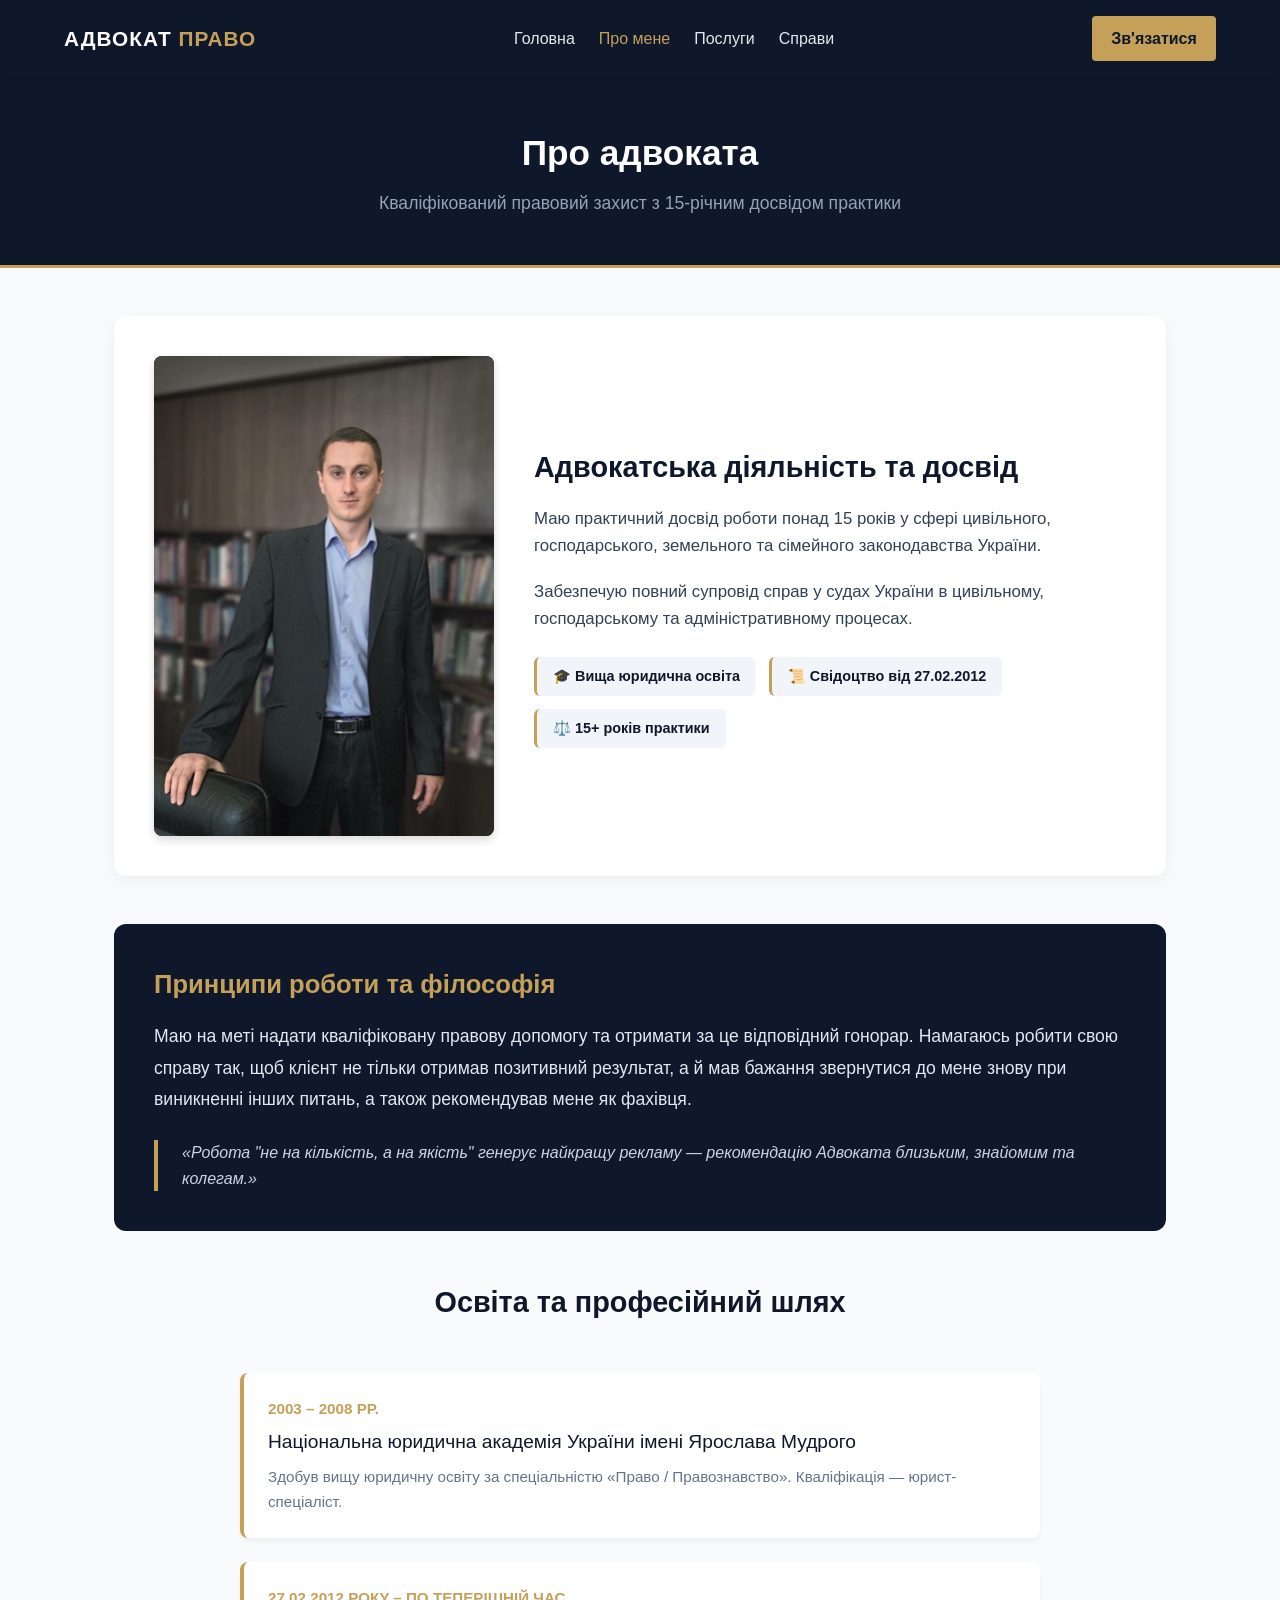
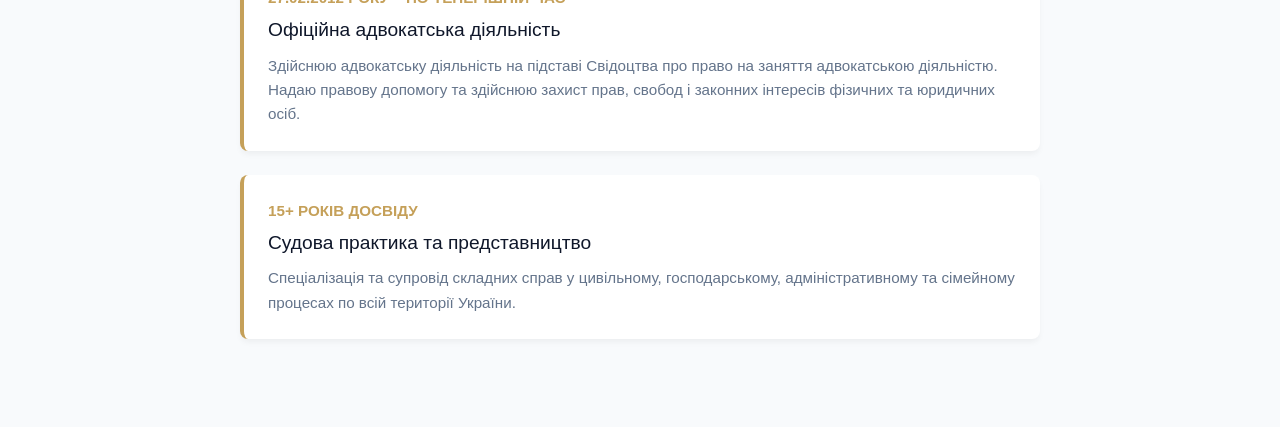
==== about.html @ 2c4c4738 "Add files via upload" ====
<!DOCTYPE html>
<html lang="uk">
<head>
    <meta charset="UTF-8">
    <meta name="viewport" content="width=device-width, initial-scale=1.0">
    <title>Про адвоката | Професійний захист та правова допомога</title>
    <style>
        :root {
            --navy: #0F172A;
            --navy-light: #1E293B;
            --accent: #C5A059;
            --accent-hover: #B08D46;
            --bg-light: #F8FAFC;
            --text-dark: #334155;
            --text-muted: #64748B;
            --white: #FFFFFF;
        }

        * {
            box-sizing: border-box;
            margin: 0;
            padding: 0;
            font-family: -apple-system, BlinkMacSystemFont, "Segoe UI", Roboto, sans-serif;
        }

        body {
            background-color: var(--bg-light);
            color: var(--text-dark);
            line-height: 1.6;
            padding-bottom: 70px;
        }

        @media (min-width: 768px) {
            body { padding-bottom: 0; }
        }

        /* Шапка */
        .header {
            background-color: var(--navy);
            position: sticky;
            top: 0;
            z-index: 1000;
            box-shadow: 0 2px 10px rgba(0,0,0,0.1);
        }

        .nav-container {
            max-width: 1200px;
            margin: 0 auto;
            display: flex;
            justify-content: space-between;
            align-items: center;
            padding: 1rem 1.5rem;
        }

        .logo {
            color: var(--white);
            font-size: 1.3rem;
            font-weight: 700;
            text-decoration: none;
            text-transform: uppercase;
            letter-spacing: 1px;
        }

        .logo span { color: var(--accent); }

        .nav-menu {
            display: flex;
            list-style: none;
            gap: 1.5rem;
        }

        .nav-link {
            color: #E2E8F0;
            text-decoration: none;
            font-weight: 500;
            transition: color 0.3s;
        }

        .nav-link:hover, .nav-link.active { color: var(--accent); }

        .btn-contact {
            background-color: var(--accent);
            color: var(--navy);
            padding: 0.6rem 1.2rem;
            border-radius: 4px;
            font-weight: 600;
            text-decoration: none;
            transition: background-color 0.3s;
        }

        .btn-contact:hover { background-color: var(--accent-hover); }

        .hamburger {
            display: none;
            cursor: pointer;
            background: none;
            border: none;
            color: var(--white);
            font-size: 1.8rem;
        }

        /* Заголовок сторінки */
        .page-banner {
            background-color: var(--navy);
            color: var(--white);
            padding: 3rem 1.5rem;
            text-align: center;
            border-bottom: 3px solid var(--accent);
        }

        .page-banner h1 {
            font-size: 2.2rem;
            margin-bottom: 0.5rem;
        }

        .page-banner p {
            color: #94A3B8;
            font-size: 1.1rem;
        }

        /* Контентний блок */
        .container {
            max-width: 1100px;
            margin: 0 auto;
            padding: 3rem 1.5rem;
        }

        /* Секція з фото та короткими фактами */
        .about-hero {
            display: grid;
            grid-template-columns: 340px 1fr;
            gap: 2.5rem;
            align-items: center;
            background: var(--white);
            padding: 2.5rem;
            border-radius: 12px;
            box-shadow: 0 4px 15px rgba(0,0,0,0.05);
            margin-bottom: 3rem;
        }

        .about-img-placeholder {
            width: 100%;
            height: 480px;
            background-color: var(--navy-light);
            border-radius: 8px;
            overflow: hidden;
            box-shadow: 0 4px 10px rgba(0,0,0,0.15);
        }

        .about-img-placeholder img {
            width: 100%;
            height: 100%;
            object-fit: cover;
            object-position: center top;
            display: block;
        }

        .about-summary h2 {
            font-size: 1.8rem;
            color: var(--navy);
            margin-bottom: 1rem;
        }

        .about-summary p {
            margin-bottom: 1.2rem;
            color: var(--text-dark);
            font-size: 1.05rem;
        }

        .badges {
            display: flex;
            flex-wrap: wrap;
            gap: 0.8rem;
            margin-top: 1.5rem;
        }

        .badge {
            background: #F1F5F9;
            color: var(--navy);
            padding: 0.5rem 1rem;
            border-radius: 6px;
            font-size: 0.9rem;
            font-weight: 600;
            border-left: 3px solid var(--accent);
        }

        /* Блок принципів роботи */
        .principles-section {
            background: var(--navy);
            color: var(--white);
            padding: 2.5rem;
            border-radius: 12px;
            margin-bottom: 3rem;
        }

        .principles-section h2 {
            color: var(--accent);
            margin-bottom: 1rem;
            font-size: 1.6rem;
        }

        .principles-section p {
            font-size: 1.1rem;
            line-height: 1.8;
            color: #E2E8F0;
        }

        .quote-box {
            margin-top: 1.5rem;
            padding-left: 1.5rem;
            border-left: 4px solid var(--accent);
            font-style: italic;
            color: #CBD5E1;
        }

        /* Часова лінія (Досвід та Освіта) */
        .section-title {
            font-size: 1.8rem;
            color: var(--navy);
            margin-bottom: 2rem;
            text-align: center;
        }

        .timeline {
            position: relative;
            max-width: 800px;
            margin: 0 auto;
            padding: 1rem 0;
        }

        .timeline-item {
            background: var(--white);
            padding: 1.5rem;
            border-radius: 8px;
            margin-bottom: 1.5rem;
            box-shadow: 0 4px 6px -1px rgba(0,0,0,0.05);
            border-left: 4px solid var(--accent);
        }

        .timeline-date {
            font-weight: 700;
            color: var(--accent);
            font-size: 0.95rem;
            text-transform: uppercase;
            margin-bottom: 0.3rem;
        }

        .timeline-title {
            font-size: 1.2rem;
            color: var(--navy);
            margin-bottom: 0.5rem;
        }

        .timeline-desc {
            color: var(--text-muted);
            font-size: 0.95rem;
        }

        /* Плаваюча кнопка для мобільного */
        .mobile-call-btn {
            display: none;
            position: fixed;
            bottom: 0;
            left: 0;
            width: 100%;
            background-color: var(--accent);
            color: var(--navy);
            text-align: center;
            padding: 1rem;
            font-weight: 700;
            text-decoration: none;
            z-index: 999;
            box-shadow: 0 -2px 10px rgba(0,0,0,0.15);
        }

        /* Адаптивність під телефон */
        @media (max-width: 768px) {
            .nav-menu {
                display: none;
                width: 100%;
                flex-direction: column;
                position: absolute;
                top: 100%;
                left: 0;
                background-color: var(--navy);
                padding: 1rem;
            }

            .hamburger { display: block; }
            .nav-container.active .nav-menu { display: flex; }
            .mobile-call-btn { display: block; }
            .header .btn-contact { display: none; }

            .about-hero {
                grid-template-columns: 1fr;
                padding: 1.5rem;
            }

            .about-img-placeholder {
                max-width: 340px;
                height: 480px;
                margin: 0 auto;
            }

            .page-banner h1 { font-size: 1.8rem; }
            .principles-section { padding: 1.5rem; }
        }
    </style>
</head>
<body>

    <!-- Шапка сайту -->
    <header class="header">
        <div class="nav-container">
            <a href="index.html" class="logo">Адвокат <span>Право</span></a>
            <button class="hamburger" onclick="toggleMenu()">☰</button>
            <ul class="nav-menu">
                <li><a href="index.html" class="nav-link">Головна</a></li>
                <li><a href="about.html" class="nav-link active">Про мене</a></li>
                <li><a href="services.html" class="nav-link">Послуги</a></li>
                <li><a href="cases.html" class="nav-link">Справи</a></li>
            </ul>
            <a href="tel:+380937222592" class="btn-contact">Зв'язатися</a>
        </div>
    </header>

    <!-- Баннер сторінки -->
    <section class="page-banner">
        <h1>Про адвоката</h1>
        <p>Кваліфікований правовий захист з 15-річним досвідом практики</p>
    </section>

    <div class="container">

        <!-- Основна картка з фото та короткими даними -->
        <section class="about-hero">
            <div class="about-img-placeholder">
                <img src="kovalenko-k (1).jpg" alt="Адвокат">
            </div>
            <div class="about-summary">
                <h2>Адвокатська діяльність та досвід</h2>
                <p>Маю практичний досвід роботи понад 15 років у сфері цивільного, господарського, земельного та сімейного законодавства України.</p>
                <p>Забезпечую повний супровід справ у судах України в цивільному, господарському та адміністративному процесах.</p>
                
                <div class="badges">
                    <span class="badge">🎓 Вища юридична освіта</span>
                    <span class="badge">📜 Свідоцтво від 27.02.2012</span>
                    <span class="badge">⚖️ 15+ років практики</span>
                </div>
            </div>
        </section>

        <!-- Принципи та філософія -->
        <section class="principles-section">
            <h2>Принципи роботи та філософія</h2>
            <p>
                Маю на меті надати кваліфіковану правову допомогу та отримати за це відповідний гонорар. Намагаюсь робити свою справу так, щоб клієнт не тільки отримав позитивний результат, а й мав бажання звернутися до мене знову при виникненні інших питань, а також рекомендував мене як фахівця.
            </p>
            <div class="quote-box">
                «Робота "не на кількість, а на якість" генерує найкращу рекламу — рекомендацію Адвоката близьким, знайомим та колегам.»
            </div>
        </section>

        <!-- Хронологія досвіду та освіти -->
        <h2 class="section-title">Освіта та професійний шлях</h2>
        <div class="timeline">

            <div class="timeline-item">
                <div class="timeline-date">2003 – 2008 рр.</div>
                <div class="timeline-title">Національна юридична академія України імені Ярослава Мудрого</div>
                <div class="timeline-desc">
                    Здобув вищу юридичну освіту за спеціальністю «Право / Правознавство». Кваліфікація — юрист-спеціаліст.
                </div>
            </div>

            <div class="timeline-item">
                <div class="timeline-date">27.02.2012 року – по теперішній час</div>
                <div class="timeline-title">Офіційна адвокатська діяльність</div>
                <div class="timeline-desc">
                    Здійснюю адвокатську діяльність на підставі Свідоцтва про право на заняття адвокатською діяльністю. Надаю правову допомогу та здійснюю захист прав, свобод і законних інтересів фізичних та юридичних осіб.
                </div>
            </div>

            <div class="timeline-item">
                <div class="timeline-date">15+ років досвіду</div>
                <div class="timeline-title">Судова практика та представництво</div>
                <div class="timeline-desc">
                    Спеціалізація та супровід складних справ у цивільному, господарському, адміністративному та сімейному процесах по всій території України.
                </div>
            </div>

        </div>

    </div>

    <!-- Мобільна кнопка виклику -->
    <a href="tel:+380937222592" class="mobile-call-btn">📞 Зв'язатися з адвокатом</a>

    <script>
        function toggleMenu() {
            document.querySelector('.nav-container').classList.toggle('active');
        }
    </script>
</body>
</html>
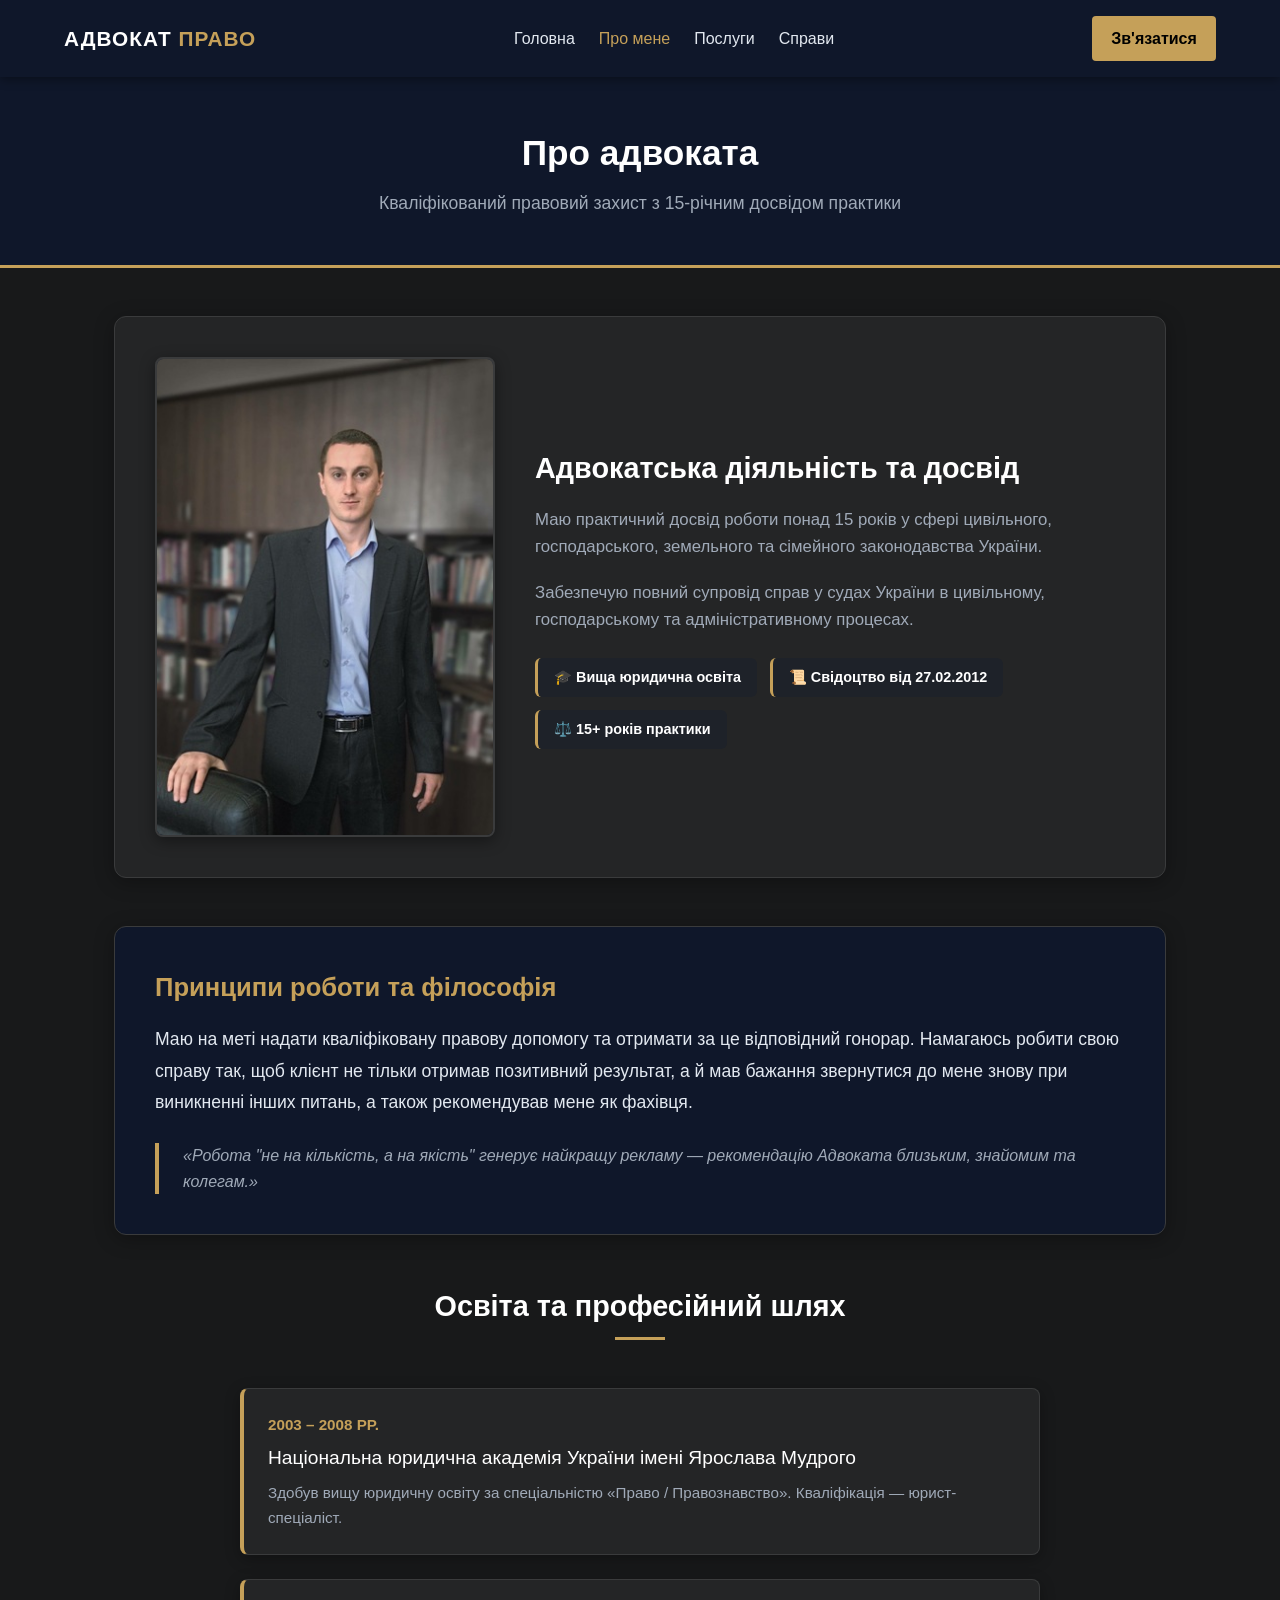
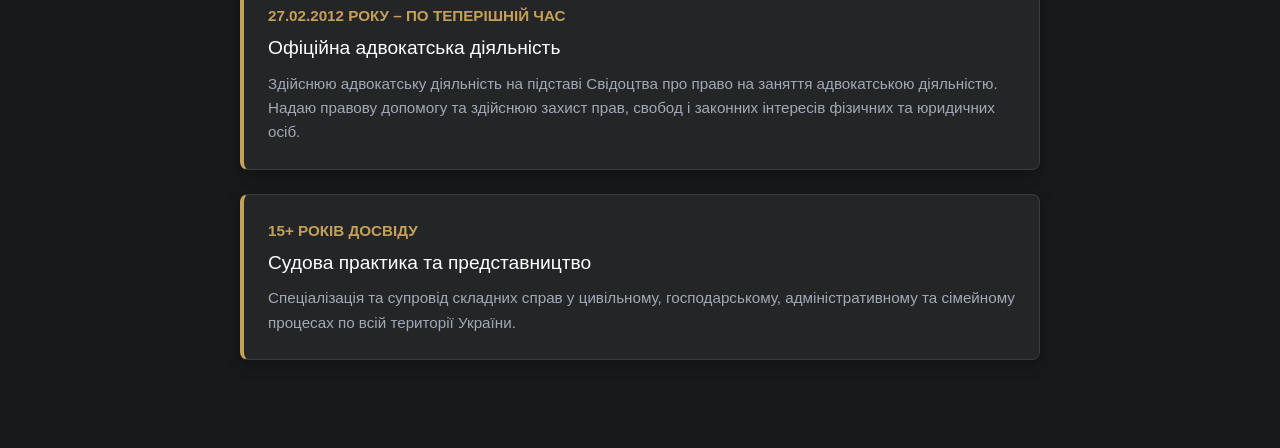
==== commit 6e3d328c: "Add files via upload" ====
--- a/about.html
+++ b/about.html
@@ -3,17 +3,23 @@
 <head>
     <meta charset="UTF-8">
     <meta name="viewport" content="width=device-width, initial-scale=1.0">
-    <title>Про адвоката | Професійний захист та правова допомога</title>
+
+    <!-- Іконка для вкладки -->
+    <link rel="icon" type="image/svg+xml" href="data:image/svg+xml,<svg xmlns='http://www.w3.org/2000/svg' viewBox='0 0 24 24' fill='%23C5A059'><path d='M18 2h-4v2h1v3h-1v2h4V7h-1V4h1V2zm-7 4.5l-6 6 1.5 1.5 6-6L11 6.5zm-5.5 8L4 16l4 4 1.5-1.5-4-4zM2 21h12v2H2v-2z'/></svg>">
+
+    <title>Про адвоката | Професійний правовий захист</title>
     <style>
         :root {
-            --navy: #0F172A;
-            --navy-light: #1E293B;
-            --accent: #C5A059;
+            /* Палітра Dark Mode */
+            --navy-header: #0F172A;   /* Темно-синя шапка та баннер */
+            --bg-dark: #18191A;       /* Загальний темно-вугільний фон */
+            --card-bg: #242526;       /* Темні картки */
+            --card-hover: #2D2E2F;
+            --accent: #C5A059;        /* Золотистий колір */
             --accent-hover: #B08D46;
-            --bg-light: #F8FAFC;
-            --text-dark: #334155;
-            --text-muted: #64748B;
-            --white: #FFFFFF;
+            --text-light: #FFFFFF;    /* Білий текст */
+            --text-muted: #A0AAB8;    /* Сірий підтекст */
+            --border-color: #3A3B3C;
         }
 
         * {
@@ -24,8 +30,8 @@
         }
 
         body {
-            background-color: var(--bg-light);
-            color: var(--text-dark);
+            background-color: var(--bg-dark) !important;
+            color: var(--text-light);
             line-height: 1.6;
             padding-bottom: 70px;
         }
@@ -36,11 +42,11 @@
 
         /* Шапка */
         .header {
-            background-color: var(--navy);
+            background-color: var(--navy-header);
             position: sticky;
             top: 0;
             z-index: 1000;
-            box-shadow: 0 2px 10px rgba(0,0,0,0.1);
+            box-shadow: 0 2px 10px rgba(0,0,0,0.4);
         }
 
         .nav-container {
@@ -53,7 +59,7 @@
         }
 
         .logo {
-            color: var(--white);
+            color: var(--text-light);
             font-size: 1.3rem;
             font-weight: 700;
             text-decoration: none;
@@ -80,7 +86,7 @@
 
         .btn-contact {
             background-color: var(--accent);
-            color: var(--navy);
+            color: #000000;
             padding: 0.6rem 1.2rem;
             border-radius: 4px;
             font-weight: 600;
@@ -95,14 +101,14 @@
             cursor: pointer;
             background: none;
             border: none;
-            color: var(--white);
+            color: var(--text-light);
             font-size: 1.8rem;
         }
 
         /* Заголовок сторінки */
         .page-banner {
-            background-color: var(--navy);
-            color: var(--white);
+            background-color: var(--navy-header);
+            color: var(--text-light);
             padding: 3rem 1.5rem;
             text-align: center;
             border-bottom: 3px solid var(--accent);
@@ -114,7 +120,7 @@
         }
 
         .page-banner p {
-            color: #94A3B8;
+            color: var(--text-muted);
             font-size: 1.1rem;
         }
 
@@ -131,20 +137,22 @@
             grid-template-columns: 340px 1fr;
             gap: 2.5rem;
             align-items: center;
-            background: var(--white);
+            background: var(--card-bg);
             padding: 2.5rem;
             border-radius: 12px;
-            box-shadow: 0 4px 15px rgba(0,0,0,0.05);
+            box-shadow: 0 4px 20px rgba(0,0,0,0.3);
             margin-bottom: 3rem;
+            border: 1px solid var(--border-color);
         }
 
         .about-img-placeholder {
             width: 100%;
             height: 480px;
-            background-color: var(--navy-light);
+            background-color: var(--navy-header);
             border-radius: 8px;
             overflow: hidden;
-            box-shadow: 0 4px 10px rgba(0,0,0,0.15);
+            box-shadow: 0 4px 15px rgba(0,0,0,0.4);
+            border: 2px solid var(--border-color);
         }
 
         .about-img-placeholder img {
@@ -157,13 +165,13 @@
 
         .about-summary h2 {
             font-size: 1.8rem;
-            color: var(--navy);
+            color: var(--text-light);
             margin-bottom: 1rem;
         }
 
         .about-summary p {
             margin-bottom: 1.2rem;
-            color: var(--text-dark);
+            color: var(--text-muted);
             font-size: 1.05rem;
         }
 
@@ -175,8 +183,8 @@
         }
 
         .badge {
-            background: #F1F5F9;
-            color: var(--navy);
+            background: #1E2229;
+            color: var(--text-light);
             padding: 0.5rem 1rem;
             border-radius: 6px;
             font-size: 0.9rem;
@@ -186,11 +194,13 @@
 
         /* Блок принципів роботи */
         .principles-section {
-            background: var(--navy);
-            color: var(--white);
+            background: var(--navy-header);
+            color: var(--text-light);
             padding: 2.5rem;
             border-radius: 12px;
             margin-bottom: 3rem;
+            border: 1px solid var(--border-color);
+            box-shadow: 0 4px 20px rgba(0,0,0,0.3);
         }
 
         .principles-section h2 {
@@ -210,15 +220,25 @@
             padding-left: 1.5rem;
             border-left: 4px solid var(--accent);
             font-style: italic;
-            color: #CBD5E1;
+            color: var(--text-muted);
         }
 
         /* Часова лінія (Досвід та Освіта) */
         .section-title {
             font-size: 1.8rem;
-            color: var(--navy);
+            color: var(--text-light);
             margin-bottom: 2rem;
             text-align: center;
+            position: relative;
+        }
+
+        .section-title::after {
+            content: '';
+            display: block;
+            width: 50px;
+            height: 3px;
+            background-color: var(--accent);
+            margin: 0.5rem auto 0;
         }
 
         .timeline {
@@ -229,12 +249,15 @@
         }
 
         .timeline-item {
-            background: var(--white);
+            background: var(--card-bg);
             padding: 1.5rem;
             border-radius: 8px;
             margin-bottom: 1.5rem;
-            box-shadow: 0 4px 6px -1px rgba(0,0,0,0.05);
+            box-shadow: 0 4px 15px rgba(0,0,0,0.3);
             border-left: 4px solid var(--accent);
+            border-top: 1px solid var(--border-color);
+            border-right: 1px solid var(--border-color);
+            border-bottom: 1px solid var(--border-color);
         }
 
         .timeline-date {
@@ -247,7 +270,7 @@
 
         .timeline-title {
             font-size: 1.2rem;
-            color: var(--navy);
+            color: var(--text-light);
             margin-bottom: 0.5rem;
         }
 
@@ -264,13 +287,13 @@
             left: 0;
             width: 100%;
             background-color: var(--accent);
-            color: var(--navy);
+            color: #000000;
             text-align: center;
             padding: 1rem;
             font-weight: 700;
             text-decoration: none;
             z-index: 999;
-            box-shadow: 0 -2px 10px rgba(0,0,0,0.15);
+            box-shadow: 0 -2px 10px rgba(0,0,0,0.3);
         }
 
         /* Адаптивність під телефон */
@@ -282,7 +305,7 @@
                 position: absolute;
                 top: 100%;
                 left: 0;
-                background-color: var(--navy);
+                background-color: var(--navy-header);
                 padding: 1rem;
             }
 
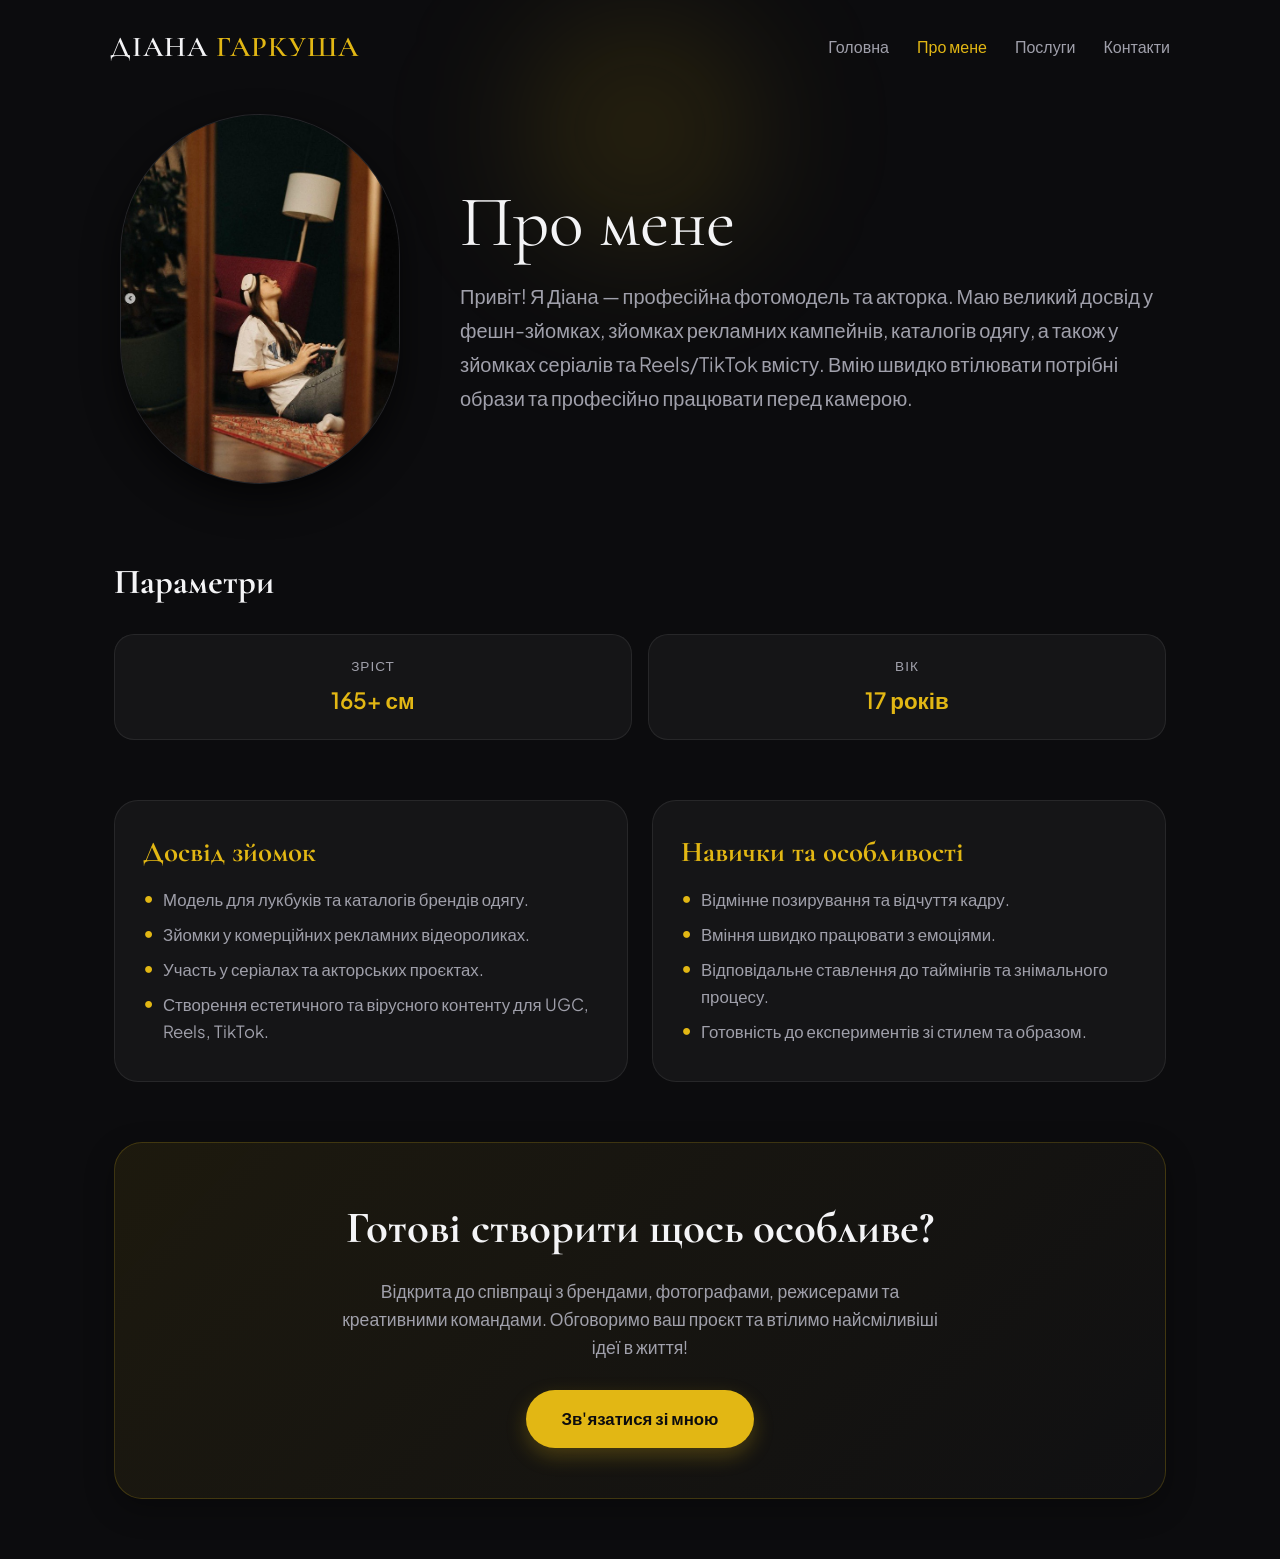
==== commit 1bcb32ee: "Add files via upload" ====
--- a/about.html
+++ b/about.html
@@ -2,426 +2,543 @@
 <html lang="uk">
 <head>
     <meta charset="UTF-8">
-    <meta name="viewport" content="width=device-width, initial-scale=1.0">
-
-    <!-- Іконка для вкладки -->
-    <link rel="icon" type="image/svg+xml" href="data:image/svg+xml,<svg xmlns='http://www.w3.org/2000/svg' viewBox='0 0 24 24' fill='%23C5A059'><path d='M18 2h-4v2h1v3h-1v2h4V7h-1V4h1V2zm-7 4.5l-6 6 1.5 1.5 6-6L11 6.5zm-5.5 8L4 16l4 4 1.5-1.5-4-4zM2 21h12v2H2v-2z'/></svg>">
-
-    <title>Про адвоката | Професійний правовий захист</title>
+    <meta name="viewport" content="width=device-width, initial-scale=1.0, viewport-fit=cover">
+    <title>Про мене | Діана Гаркуша</title>
+    <meta name="description" content="Інформація про Діану Гаркушу — параметри, досвід та біографія.">
+    
+    <!-- Шрифти Google Fonts -->
+    <link rel="preconnect" href="https://fonts.googleapis.com">
+    <link rel="preconnect" href="https://fonts.gstatic.com" crossorigin>
+    <link href="https://fonts.googleapis.com/css2?family=Cormorant+Garamond:wght@400;600&family=Plus+Jakarta+Sans:wght@300;400;600&display=swap" rel="stylesheet">
+<link rel="icon" type="image/svg+xml" href="data:image/svg+xml,<svg xmlns='http://www.w3.org/2000/svg' viewBox='0 0 100 100'><rect width='100' height='100' rx='25' fill='%230c0c0e'/><text x='50%' y='65%' font-family='Georgia, serif' font-size='48' font-weight='bold' fill='%23e2b714' text-anchor='middle'>DG</text></svg>">
+
+    <!-- CSS СТИЛІ -->
     <style>
         :root {
-            /* Палітра Dark Mode */
-            --navy-header: #0F172A;   /* Темно-синя шапка та баннер */
-            --bg-dark: #18191A;       /* Загальний темно-вугільний фон */
-            --card-bg: #242526;       /* Темні картки */
-            --card-hover: #2D2E2F;
-            --accent: #C5A059;        /* Золотистий колір */
-            --accent-hover: #B08D46;
-            --text-light: #FFFFFF;    /* Білий текст */
-            --text-muted: #A0AAB8;    /* Сірий підтекст */
-            --border-color: #3A3B3C;
+            --bg-color: #0c0c0e;
+            --card-bg: rgba(255, 255, 255, 0.04);
+            --card-hover: rgba(255, 255, 255, 0.08);
+            --accent-color: #e2b714;
+            --accent-hover: #c9a10e;
+            --text-main: #f4f4f6;
+            --text-muted: #a0a0ab;
+            --border-color: rgba(255, 255, 255, 0.08);
+            --font-title: 'Cormorant Garamond', serif;
+            --font-body: 'Plus Jakarta Sans', sans-serif;
         }
 
         * {
             box-sizing: border-box;
             margin: 0;
             padding: 0;
-            font-family: -apple-system, BlinkMacSystemFont, "Segoe UI", Roboto, sans-serif;
+            -webkit-tap-highlight-color: transparent;
+        }
+
+        html {
+            scroll-behavior: smooth;
         }
 
         body {
-            background-color: var(--bg-dark) !important;
-            color: var(--text-light);
+            background-color: var(--bg-color);
+            color: var(--text-main);
+            font-family: var(--font-body);
             line-height: 1.6;
-            padding-bottom: 70px;
-        }
-
-        @media (min-width: 768px) {
-            body { padding-bottom: 0; }
-        }
-
-        /* Шапка */
-        .header {
-            background-color: var(--navy-header);
-            position: sticky;
-            top: 0;
-            z-index: 1000;
-            box-shadow: 0 2px 10px rgba(0,0,0,0.4);
-        }
-
-        .nav-container {
-            max-width: 1200px;
-            margin: 0 auto;
+            overflow-x: hidden;
+            min-height: 100vh;
+            display: flex;
+            flex-direction: column;
+            justify-content: space-between;
+        }
+
+        /* --- СЯЙВО НА ФОНІ --- */
+        .glow-bg {
+            position: fixed;
+            top: -5%;
+            left: 50%;
+            transform: translateX(-50%);
+            width: 350px;
+            height: 350px;
+            background: radial-gradient(circle, rgba(226, 183, 20, 0.18) 0%, rgba(0,0,0,0) 70%);
+            filter: blur(60px);
+            z-index: -1;
+            pointer-events: none;
+            animation: pulseGlow 8s infinite alternate ease-in-out;
+        }
+
+        @keyframes pulseGlow {
+            0% { transform: translateX(-50%) scale(1); opacity: 0.5; }
+            100% { transform: translateX(-50%) scale(1.3); opacity: 0.8; }
+        }
+
+        /* --- ШАПКА --- */
+        header {
+            position: relative;
             display: flex;
             justify-content: space-between;
             align-items: center;
-            padding: 1rem 1.5rem;
+            padding: 24px 20px;
+            max-width: 1100px;
+            width: 100%;
+            margin: 0 auto;
+            z-index: 1000;
         }
 
         .logo {
-            color: var(--text-light);
-            font-size: 1.3rem;
-            font-weight: 700;
+            font-family: var(--font-title);
+            font-size: 1.8rem;
+            font-weight: 600;
+            letter-spacing: 1px;
+            text-transform: uppercase;
+            color: var(--text-main);
             text-decoration: none;
-            text-transform: uppercase;
-            letter-spacing: 1px;
-        }
-
-        .logo span { color: var(--accent); }
-
-        .nav-menu {
+        }
+
+        .logo span { color: var(--accent-color); }
+
+        /* Навігація ПК */
+        .desktop-nav {
+            display: none;
+            gap: 28px;
+        }
+
+        .nav-link {
+            color: var(--text-muted);
+            text-decoration: none;
+            font-size: 1rem;
+            font-weight: 400;
+            transition: color 0.3s;
+        }
+
+        .nav-link:hover, .nav-link.active {
+            color: var(--accent-color);
+        }
+
+        /* Кнопка-гамбургер (три смужки) */
+        .hamburger-btn {
             display: flex;
-            list-style: none;
-            gap: 1.5rem;
-        }
-
-        .nav-link {
-            color: #E2E8F0;
-            text-decoration: none;
-            font-weight: 500;
-            transition: color 0.3s;
-        }
-
-        .nav-link:hover, .nav-link.active { color: var(--accent); }
-
-        .btn-contact {
-            background-color: var(--accent);
-            color: #000000;
-            padding: 0.6rem 1.2rem;
-            border-radius: 4px;
-            font-weight: 600;
-            text-decoration: none;
-            transition: background-color 0.3s;
-        }
-
-        .btn-contact:hover { background-color: var(--accent-hover); }
-
-        .hamburger {
-            display: none;
+            flex-direction: column;
+            justify-content: space-between;
+            width: 30px;
+            height: 20px;
+            background: transparent;
+            border: none;
             cursor: pointer;
-            background: none;
-            border: none;
-            color: var(--text-light);
-            font-size: 1.8rem;
-        }
-
-        /* Заголовок сторінки */
-        .page-banner {
-            background-color: var(--navy-header);
-            color: var(--text-light);
-            padding: 3rem 1.5rem;
-            text-align: center;
-            border-bottom: 3px solid var(--accent);
-        }
-
-        .page-banner h1 {
-            font-size: 2.2rem;
-            margin-bottom: 0.5rem;
-        }
-
-        .page-banner p {
-            color: var(--text-muted);
-            font-size: 1.1rem;
-        }
-
-        /* Контентний блок */
+            padding: 0;
+            z-index: 1001;
+        }
+
+        .hamburger-btn span {
+            width: 100%;
+            height: 2px;
+            background-color: var(--text-main);
+            border-radius: 2px;
+            transition: all 0.3s ease-in-out;
+        }
+
+        .hamburger-btn.open span:nth-child(1) {
+            transform: translateY(9px) rotate(45deg);
+            background-color: var(--accent-color);
+        }
+
+        .hamburger-btn.open span:nth-child(2) {
+            opacity: 0;
+        }
+
+        .hamburger-btn.open span:nth-child(3) {
+            transform: translateY(-9px) rotate(-45deg);
+            background-color: var(--accent-color);
+        }
+
+        /* Висувне мобільне меню */
+        .mobile-menu-overlay {
+            position: fixed;
+            top: 0;
+            left: 0;
+            width: 100%;
+            height: 100vh;
+            background: rgba(12, 12, 14, 0.96);
+            backdrop-filter: blur(15px);
+            -webkit-backdrop-filter: blur(15px);
+            display: flex;
+            flex-direction: column;
+            justify-content: center;
+            align-items: center;
+            gap: 24px;
+            opacity: 0;
+            visibility: hidden;
+            transition: opacity 0.3s ease, visibility 0.3s ease;
+            z-index: 999;
+        }
+
+        .mobile-menu-overlay.active {
+            opacity: 1;
+            visibility: visible;
+        }
+
+        .mobile-menu-overlay .nav-link {
+            font-family: var(--font-title);
+            font-size: 2rem;
+            color: var(--text-main);
+        }
+
+        .mobile-menu-overlay .nav-link.active {
+            color: var(--accent-color);
+        }
+
+        /* --- ОСНОВНИЙ КОНТЕЙНЕР --- */
         .container {
             max-width: 1100px;
-            margin: 0 auto;
-            padding: 3rem 1.5rem;
-        }
-
-        /* Секція з фото та короткими фактами */
+            width: 100%;
+            margin: auto;
+            padding: 20px 24px 60px;
+        }
+
+        /* --- ВЕРХНІЙ БЛОК (ПРО МЕНЕ) --- */
         .about-hero {
-            display: grid;
-            grid-template-columns: 340px 1fr;
-            gap: 2.5rem;
+            display: flex;
+            flex-direction: column;
             align-items: center;
-            background: var(--card-bg);
-            padding: 2.5rem;
-            border-radius: 12px;
-            box-shadow: 0 4px 20px rgba(0,0,0,0.3);
-            margin-bottom: 3rem;
+            text-align: center;
+            margin-bottom: 50px;
+        }
+
+        /* Овальна рамка для фото */
+        .avatar-frame {
+            width: 210px;
+            height: 280px;
+            border-radius: 110px;
+            overflow: hidden;
             border: 1px solid var(--border-color);
-        }
-
-        .about-img-placeholder {
-            width: 100%;
-            height: 480px;
-            background-color: var(--navy-header);
-            border-radius: 8px;
-            overflow: hidden;
-            box-shadow: 0 4px 15px rgba(0,0,0,0.4);
-            border: 2px solid var(--border-color);
-        }
-
-        .about-img-placeholder img {
+            margin-bottom: 28px;
+            box-shadow: 0 15px 35px rgba(0,0,0,0.6);
+            flex-shrink: 0;
+            position: relative;
+            background: #141418;
+        }
+
+        .avatar-img {
             width: 100%;
             height: 100%;
             object-fit: cover;
-            object-position: center top;
             display: block;
         }
 
-        .about-summary h2 {
+        .avatar-placeholder {
+            width: 100%;
+            height: 100%;
+            background: linear-gradient(135deg, #1c1c24, #101014);
+            display: flex;
+            align-items: center;
+            justify-content: center;
+            color: var(--text-muted);
+            font-size: 0.95rem;
+        }
+
+        .page-title {
+            font-family: var(--font-title);
+            font-size: clamp(2.8rem, 8vw, 4.5rem);
+            font-weight: 400;
+            line-height: 1.1;
+            margin-bottom: 16px;
+        }
+
+        .about-text {
+            color: var(--text-muted);
+            font-size: clamp(1.05rem, 3.5vw, 1.25rem);
+            max-width: 700px;
+            line-height: 1.7;
+        }
+
+        /* --- БЛОК ПАРАМЕТРІВ (МОДЕЛЬНІ ДАНІ) --- */
+        .section-title {
+            font-family: var(--font-title);
+            font-size: 2.2rem;
+            color: var(--text-main);
+            margin-bottom: 24px;
+            text-align: center;
+        }
+
+        .params-grid {
+            display: grid;
+            grid-template-columns: repeat(auto-fit, minmax(140px, 1fr));
+            gap: 16px;
+            margin-bottom: 60px;
+        }
+
+        .param-card {
+            background: var(--card-bg);
+            border: 1px solid var(--border-color);
+            border-radius: 20px;
+            padding: 20px;
+            text-align: center;
+            transition: background 0.3s, transform 0.3s;
+        }
+
+        .param-card:hover {
+            background: var(--card-hover);
+            transform: translateY(-3px);
+        }
+
+        .param-label {
+            font-size: 0.85rem;
+            color: var(--text-muted);
+            text-transform: uppercase;
+            letter-spacing: 1px;
+            margin-bottom: 6px;
+        }
+
+        .param-value {
+            font-size: 1.4rem;
+            font-weight: 600;
+            color: var(--accent-color);
+        }
+
+        /* --- ДОСВІД ТА НАВИЧКИ --- */
+        .info-cards {
+            display: grid;
+            grid-template-columns: 1fr;
+            gap: 24px;
+            margin-bottom: 60px;
+        }
+
+        .info-card {
+            background: var(--card-bg);
+            border: 1px solid var(--border-color);
+            border-radius: 24px;
+            padding: 28px;
+        }
+
+        .info-card h3 {
+            font-family: var(--font-title);
             font-size: 1.8rem;
-            color: var(--text-light);
-            margin-bottom: 1rem;
-        }
-
-        .about-summary p {
-            margin-bottom: 1.2rem;
+            color: var(--accent-color);
+            margin-bottom: 12px;
+        }
+
+        .info-card p, .info-card ul {
             color: var(--text-muted);
             font-size: 1.05rem;
-        }
-
-        .badges {
-            display: flex;
-            flex-wrap: wrap;
-            gap: 0.8rem;
-            margin-top: 1.5rem;
-        }
-
-        .badge {
-            background: #1E2229;
-            color: var(--text-light);
-            padding: 0.5rem 1rem;
-            border-radius: 6px;
-            font-size: 0.9rem;
+            line-height: 1.6;
+        }
+
+        .info-card ul {
+            list-style: none;
+            padding-left: 0;
+        }
+
+        .info-card ul li {
+            position: relative;
+            padding-left: 20px;
+            margin-bottom: 8px;
+        }
+
+        .info-card ul li::before {
+            content: "•";
+            color: var(--accent-color);
+            position: absolute;
+            left: 0;
+            font-size: 1.3rem;
+            line-height: 1;
+        }
+
+        /* --- БЛОК ЗАКЛИКУ ДО ДІЇ (CTA) --- */
+        .cta-section {
+            background: linear-gradient(135deg, rgba(226, 183, 20, 0.08) 0%, rgba(255, 255, 255, 0.02) 100%);
+            border: 1px solid rgba(226, 183, 20, 0.2);
+            border-radius: 28px;
+            padding: 40px 24px;
+            text-align: center;
+            margin-top: 20px;
+            box-shadow: 0 10px 30px rgba(0,0,0,0.3);
+        }
+
+        .cta-title {
+            font-family: var(--font-title);
+            font-size: clamp(2rem, 5vw, 2.8rem);
+            color: var(--text-main);
+            margin-bottom: 12px;
+        }
+
+        .cta-description {
+            color: var(--text-muted);
+            font-size: 1.1rem;
+            max-width: 600px;
+            margin: 0 auto 28px;
+            line-height: 1.6;
+        }
+
+        .cta-button {
+            display: inline-block;
+            background-color: var(--accent-color);
+            color: #0c0c0e;
+            font-family: var(--font-body);
+            font-size: 1.05rem;
             font-weight: 600;
-            border-left: 3px solid var(--accent);
-        }
-
-        /* Блок принципів роботи */
-        .principles-section {
-            background: var(--navy-header);
-            color: var(--text-light);
-            padding: 2.5rem;
-            border-radius: 12px;
-            margin-bottom: 3rem;
-            border: 1px solid var(--border-color);
-            box-shadow: 0 4px 20px rgba(0,0,0,0.3);
-        }
-
-        .principles-section h2 {
-            color: var(--accent);
-            margin-bottom: 1rem;
-            font-size: 1.6rem;
-        }
-
-        .principles-section p {
-            font-size: 1.1rem;
-            line-height: 1.8;
-            color: #E2E8F0;
-        }
-
-        .quote-box {
-            margin-top: 1.5rem;
-            padding-left: 1.5rem;
-            border-left: 4px solid var(--accent);
-            font-style: italic;
-            color: var(--text-muted);
-        }
-
-        /* Часова лінія (Досвід та Освіта) */
-        .section-title {
-            font-size: 1.8rem;
-            color: var(--text-light);
-            margin-bottom: 2rem;
-            text-align: center;
-            position: relative;
-        }
-
-        .section-title::after {
-            content: '';
-            display: block;
-            width: 50px;
-            height: 3px;
-            background-color: var(--accent);
-            margin: 0.5rem auto 0;
-        }
-
-        .timeline {
-            position: relative;
-            max-width: 800px;
-            margin: 0 auto;
-            padding: 1rem 0;
-        }
-
-        .timeline-item {
-            background: var(--card-bg);
-            padding: 1.5rem;
-            border-radius: 8px;
-            margin-bottom: 1.5rem;
-            box-shadow: 0 4px 15px rgba(0,0,0,0.3);
-            border-left: 4px solid var(--accent);
-            border-top: 1px solid var(--border-color);
-            border-right: 1px solid var(--border-color);
-            border-bottom: 1px solid var(--border-color);
-        }
-
-        .timeline-date {
-            font-weight: 700;
-            color: var(--accent);
-            font-size: 0.95rem;
-            text-transform: uppercase;
-            margin-bottom: 0.3rem;
-        }
-
-        .timeline-title {
-            font-size: 1.2rem;
-            color: var(--text-light);
-            margin-bottom: 0.5rem;
-        }
-
-        .timeline-desc {
-            color: var(--text-muted);
-            font-size: 0.95rem;
-        }
-
-        /* Плаваюча кнопка для мобільного */
-        .mobile-call-btn {
-            display: none;
-            position: fixed;
-            bottom: 0;
-            left: 0;
-            width: 100%;
-            background-color: var(--accent);
-            color: #000000;
-            text-align: center;
-            padding: 1rem;
-            font-weight: 700;
+            padding: 16px 36px;
+            border-radius: 50px;
             text-decoration: none;
-            z-index: 999;
-            box-shadow: 0 -2px 10px rgba(0,0,0,0.3);
-        }
-
-        /* Адаптивність під телефон */
-        @media (max-width: 768px) {
-            .nav-menu {
-                display: none;
-                width: 100%;
-                flex-direction: column;
-                position: absolute;
-                top: 100%;
-                left: 0;
-                background-color: var(--navy-header);
-                padding: 1rem;
+            transition: all 0.3s ease;
+            box-shadow: 0 8px 20px rgba(226, 183, 20, 0.25);
+        }
+
+        .cta-button:hover {
+            background-color: var(--accent-hover);
+            transform: translateY(-3px);
+            box-shadow: 0 12px 25px rgba(226, 183, 20, 0.4);
+        }
+
+        /* --- АДАПТИВНІСТЬ ДЛЯ ПК (min-width: 768px) --- */
+        @media (min-width: 768px) {
+            .desktop-nav { display: flex; }
+            .hamburger-btn { display: none; }
+            .mobile-menu-overlay { display: none; }
+
+            .about-hero {
+                flex-direction: row;
+                text-align: left;
+                justify-content: center;
+                gap: 60px;
+                margin-bottom: 70px;
             }
 
-            .hamburger { display: block; }
-            .nav-container.active .nav-menu { display: flex; }
-            .mobile-call-btn { display: block; }
-            .header .btn-contact { display: none; }
-
-            .about-hero {
-                grid-template-columns: 1fr;
-                padding: 1.5rem;
+            .avatar-frame {
+                width: 280px;
+                height: 370px;
+                border-radius: 140px;
+                margin-bottom: 0;
             }
 
-            .about-img-placeholder {
-                max-width: 340px;
-                height: 480px;
-                margin: 0 auto;
+            .section-title { text-align: left; }
+
+            .info-cards {
+                grid-template-columns: 1fr 1fr;
             }
 
-            .page-banner h1 { font-size: 1.8rem; }
-            .principles-section { padding: 1.5rem; }
+            .cta-section {
+                padding: 50px 40px;
+            }
         }
     </style>
 </head>
 <body>
-
-    <!-- Шапка сайту -->
-    <header class="header">
-        <div class="nav-container">
-            <a href="index.html" class="logo">Адвокат <span>Право</span></a>
-            <button class="hamburger" onclick="toggleMenu()">☰</button>
-            <ul class="nav-menu">
-                <li><a href="index.html" class="nav-link">Головна</a></li>
-                <li><a href="about.html" class="nav-link active">Про мене</a></li>
-                <li><a href="services.html" class="nav-link">Послуги</a></li>
-                <li><a href="cases.html" class="nav-link">Справи</a></li>
-            </ul>
-            <a href="tel:+380937222592" class="btn-contact">Зв'язатися</a>
-        </div>
+    <!-- ФОНОВЕ СЯЙВО -->
+    <div class="glow-bg"></div>
+
+    <!-- ШАПКА -->
+    <header>
+        <a href="index.html" class="logo">Діана <span>Гаркуша</span></a>
+        
+        <!-- Меню для комп'ютера -->
+        <nav class="desktop-nav">
+            <a href="index.html" class="nav-link">Головна</a>
+            <a href="about.html" class="nav-link active">Про мене</a>
+            <a href="services.html" class="nav-link">Послуги</a>
+            <a href="contacts.html" class="nav-link">Контакти</a>
+        </nav>
+
+        <!-- Кнопка «3 смужки» для телефона -->
+        <button class="hamburger-btn" id="hamburgerBtn" aria-label="Відкрити меню">
+            <span></span>
+            <span></span>
+            <span></span>
+        </button>
     </header>
 
-    <!-- Баннер сторінки -->
-    <section class="page-banner">
-        <h1>Про адвоката</h1>
-        <p>Кваліфікований правовий захист з 15-річним досвідом практики</p>
-    </section>
-
+    <!-- Висувне мобільне меню -->
+    <div class="mobile-menu-overlay" id="mobileMenu">
+        <a href="index.html" class="nav-link">Головна</a>
+        <a href="about.html" class="nav-link active">Про мене</a>
+        <a href="services.html" class="nav-link">Послуги</a>
+        <a href="contacts.html" class="nav-link">Контакти</a>
+    </div>
+
+    <!-- ОСНОВНИЙ КОНТЕНТ -->
     <div class="container">
-
-        <!-- Основна картка з фото та короткими даними -->
+        
+        <!-- ВЕРХНІЙ БЛОК -->
         <section class="about-hero">
-            <div class="about-img-placeholder">
-                <img src="kovalenko-k (1).jpg" alt="Адвокат">
+            <div class="avatar-frame" id="avatarFrame">
+                <img id="avatarImg" src="Diana 1.jpg" alt="Діана Гаркуша" class="avatar-img" onerror="showPlaceholder()">
             </div>
-            <div class="about-summary">
-                <h2>Адвокатська діяльність та досвід</h2>
-                <p>Маю практичний досвід роботи понад 15 років у сфері цивільного, господарського, земельного та сімейного законодавства України.</p>
-                <p>Забезпечую повний супровід справ у судах України в цивільному, господарському та адміністративному процесах.</p>
-                
-                <div class="badges">
-                    <span class="badge">🎓 Вища юридична освіта</span>
-                    <span class="badge">📜 Свідоцтво від 27.02.2012</span>
-                    <span class="badge">⚖️ 15+ років практики</span>
+
+            <div class="about-intro">
+                <h1 class="page-title">Про мене</h1>
+                <p class="about-text">
+                    Привіт! Я Діана — професійна фотомодель та акторка. Маю великий досвід у фешн-зйомках, зйомках рекламних кампейнів, каталогів одягу, а також у зйомках серіалів та Reels/TikTok вмісту. Вмію швидко втілювати потрібні образи та професійно працювати перед камерою.
+                </p>
+            </div>
+        </section>
+
+        <!-- ПАРАМЕТРИ (МОДЕЛЬНІ ДАНІ) -->
+        <section>
+            <h2 class="section-title">Параметри</h2>
+            <div class="params-grid">
+                <div class="param-card">
+                    <div class="param-label">Зріст</div>
+                    <div class="param-value">165+ см</div>
+                </div>
+                <div class="param-card">
+                    <div class="param-label">Вік</div>
+                    <div class="param-value">17 років</div>
                 </div>
             </div>
         </section>
 
-        <!-- Принципи та філософія -->
-        <section class="principles-section">
-            <h2>Принципи роботи та філософія</h2>
-            <p>
-                Маю на меті надати кваліфіковану правову допомогу та отримати за це відповідний гонорар. Намагаюсь робити свою справу так, щоб клієнт не тільки отримав позитивний результат, а й мав бажання звернутися до мене знову при виникненні інших питань, а також рекомендував мене як фахівця.
-            </p>
-            <div class="quote-box">
-                «Робота "не на кількість, а на якість" генерує найкращу рекламу — рекомендацію Адвоката близьким, знайомим та колегам.»
+        <!-- ДОСВІД ТА НАВИЧКИ -->
+        <section class="info-cards">
+            <div class="info-card">
+                <h3>Досвід зйомок</h3>
+                <ul>
+                    <li>Модель для лукбуків та каталогів брендів одягу.</li>
+                    <li>Зйомки у комерційних рекламних відеороликах.</li>
+                    <li>Участь у серіалах та акторських проєктах.</li>
+                    <li>Створення естетичного та вірусного контенту для UGC, Reels, TikTok.</li>
+                </ul>
+            </div>
+
+            <div class="info-card">
+                <h3>Навички та особливості</h3>
+                <ul>
+                    <li>Відмінне позирування та відчуття кадру.</li>
+                    <li>Вміння швидко працювати з емоціями.</li>
+                    <li>Відповідальне ставлення до таймінгів та знімального процесу.</li>
+                    <li>Готовність до експериментів зі стилем та образом.</li>
+                </ul>
             </div>
         </section>
 
-        <!-- Хронологія досвіду та освіти -->
-        <h2 class="section-title">Освіта та професійний шлях</h2>
-        <div class="timeline">
-
-            <div class="timeline-item">
-                <div class="timeline-date">2003 – 2008 рр.</div>
-                <div class="timeline-title">Національна юридична академія України імені Ярослава Мудрого</div>
-                <div class="timeline-desc">
-                    Здобув вищу юридичну освіту за спеціальністю «Право / Правознавство». Кваліфікація — юрист-спеціаліст.
-                </div>
-            </div>
-
-            <div class="timeline-item">
-                <div class="timeline-date">27.02.2012 року – по теперішній час</div>
-                <div class="timeline-title">Офіційна адвокатська діяльність</div>
-                <div class="timeline-desc">
-                    Здійснюю адвокатську діяльність на підставі Свідоцтва про право на заняття адвокатською діяльністю. Надаю правову допомогу та здійснюю захист прав, свобод і законних інтересів фізичних та юридичних осіб.
-                </div>
-            </div>
-
-            <div class="timeline-item">
-                <div class="timeline-date">15+ років досвіду</div>
-                <div class="timeline-title">Судова практика та представництво</div>
-                <div class="timeline-desc">
-                    Спеціалізація та супровід складних справ у цивільному, господарському, адміністративному та сімейному процесах по всій території України.
-                </div>
-            </div>
-
-        </div>
+        <!-- ЗАКЛИК ДО ДІЇ ТА КНОПКА ЗВ'ЯЗКУ -->
+        <section class="cta-section">
+            <h2 class="cta-title">Готові створити щось особливе?</h2>
+            <p class="cta-description">
+                Відкрита до співпраці з брендами, фотографами, режисерами та креативними командами. Обговоримо ваш проєкт та втілимо найсміливіші ідеї в життя!
+            </p>
+            <a href="https://t.me/agussha_sha" class="cta-button">Зв'язатися зі мною</a>
+        </section>
 
     </div>
 
-    <!-- Мобільна кнопка виклику -->
-    <a href="tel:+380937222592" class="mobile-call-btn">📞 Зв'язатися з адвокатом</a>
-
+    <!-- JAVASCRIPT -->
     <script>
-        function toggleMenu() {
-            document.querySelector('.nav-container').classList.toggle('active');
+        // Робота мобільного меню
+        const hamburgerBtn = document.getElementById('hamburgerBtn');
+        const mobileMenu = document.getElementById('mobileMenu');
+
+        hamburgerBtn.addEventListener('click', () => {
+            hamburgerBtn.classList.toggle('open');
+            mobileMenu.classList.toggle('active');
+            
+            if (mobileMenu.classList.contains('active')) {
+                document.body.style.overflow = 'hidden';
+            } else {
+                document.body.style.overflow = '';
+            }
+        });
+
+        // Показ заглушки, якщо фото не завантажилося або шлях вказано невірно
+        function showPlaceholder() {
+            const frame = document.getElementById('avatarFrame');
+            frame.innerHTML = '<div class="avatar-placeholder"><span>[ Фото Діани ]</span></div>';
         }
     </script>
 </body>
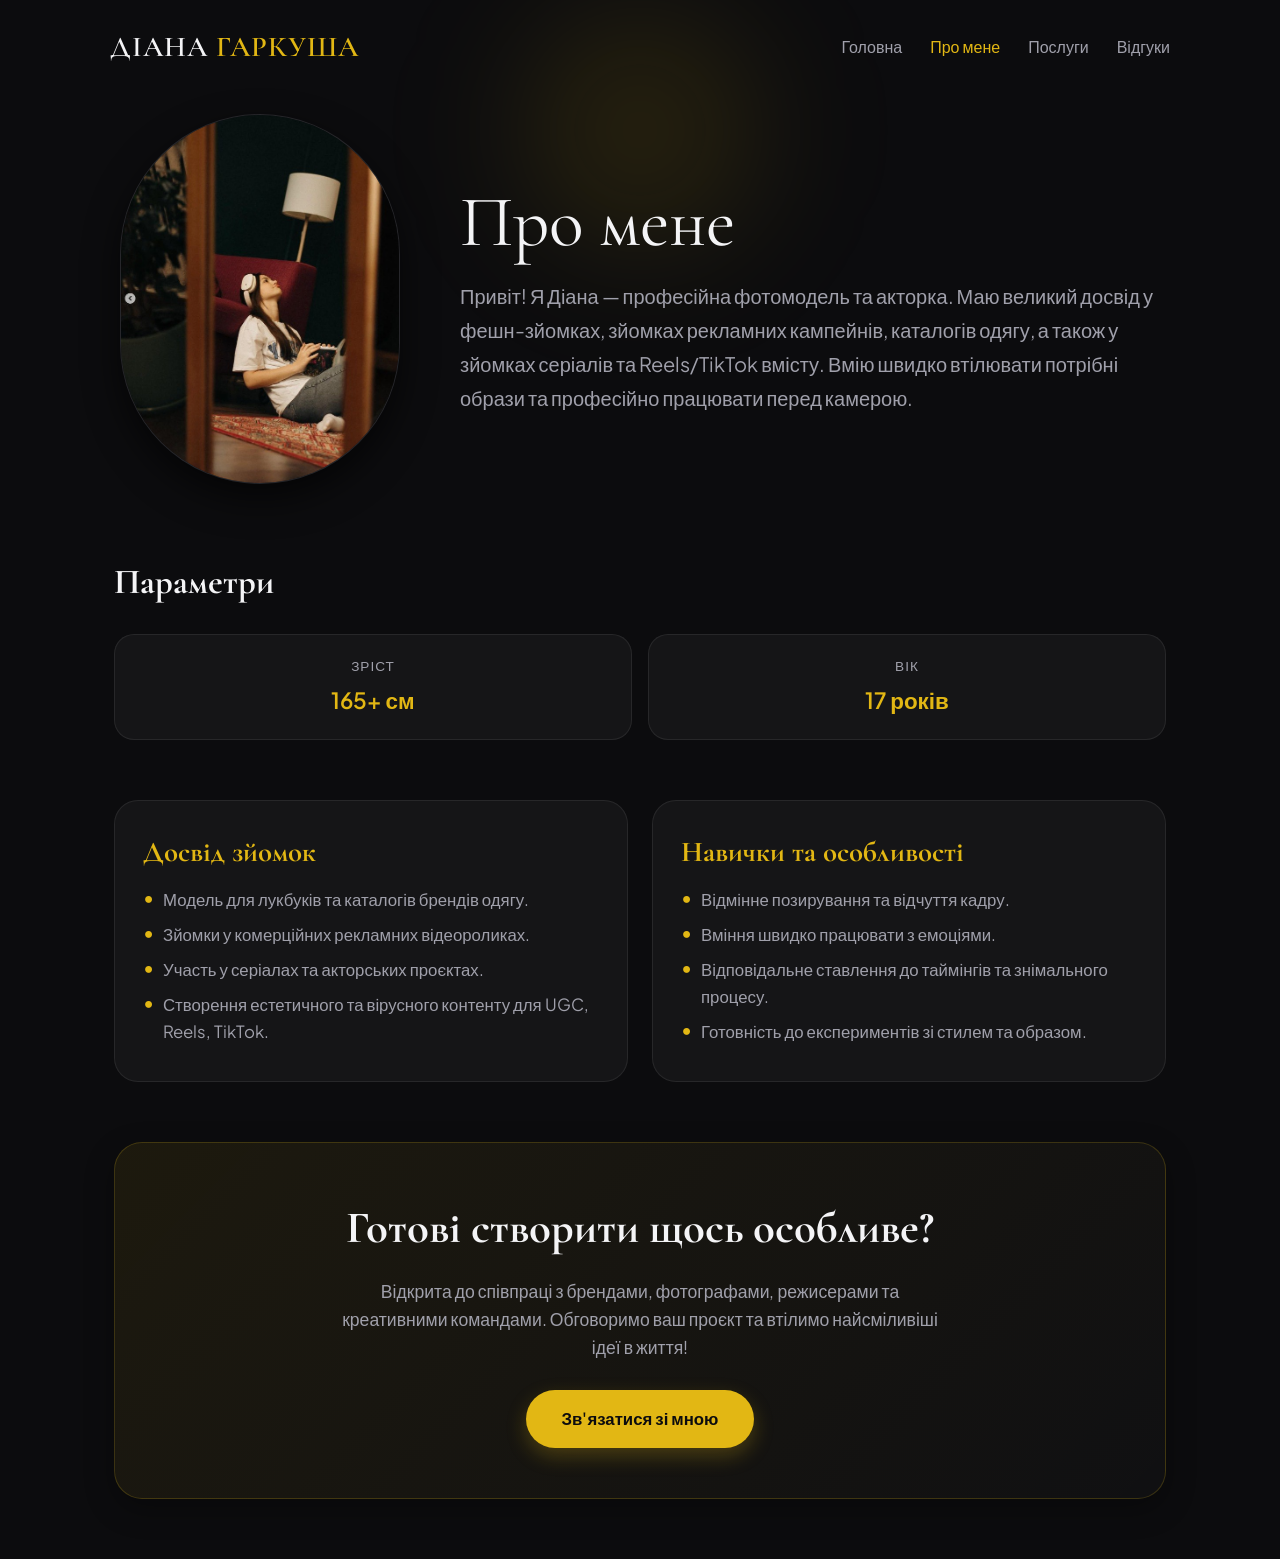
==== commit 09f1d8a4: "Add files via upload" ====
--- a/about.html
+++ b/about.html
@@ -433,7 +433,7 @@
             <a href="index.html" class="nav-link">Головна</a>
             <a href="about.html" class="nav-link active">Про мене</a>
             <a href="services.html" class="nav-link">Послуги</a>
-            <a href="contacts.html" class="nav-link">Контакти</a>
+            <a href="reviews.html" class="nav-link">Відгуки</a>
         </nav>
 
         <!-- Кнопка «3 смужки» для телефона -->
@@ -449,7 +449,7 @@
         <a href="index.html" class="nav-link">Головна</a>
         <a href="about.html" class="nav-link active">Про мене</a>
         <a href="services.html" class="nav-link">Послуги</a>
-        <a href="contacts.html" class="nav-link">Контакти</a>
+        <a href="reviews.html" class="nav-link">Відгуки</a>
     </div>
 
     <!-- ОСНОВНИЙ КОНТЕНТ -->
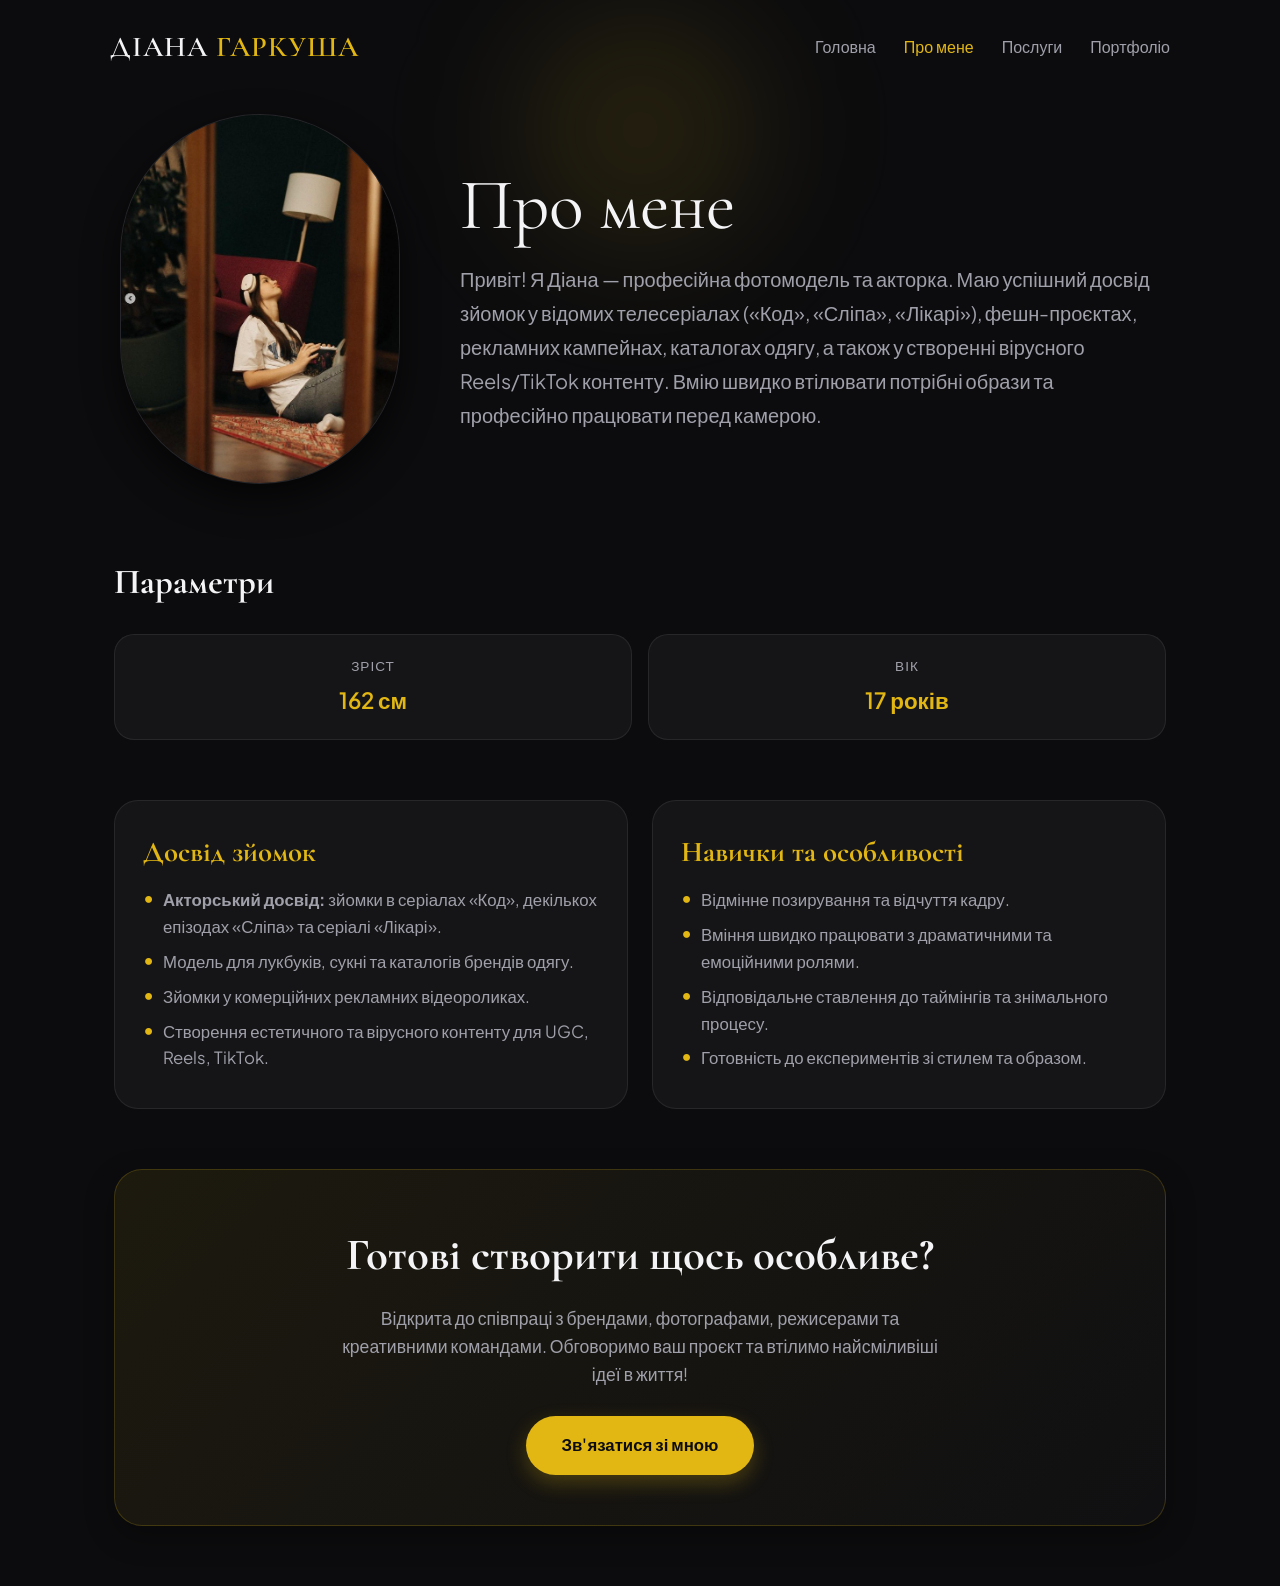
==== commit fc8b8d8c: "Add files via upload" ====
--- a/about.html
+++ b/about.html
@@ -4,13 +4,13 @@
     <meta charset="UTF-8">
     <meta name="viewport" content="width=device-width, initial-scale=1.0, viewport-fit=cover">
     <title>Про мене | Діана Гаркуша</title>
-    <meta name="description" content="Інформація про Діану Гаркушу — параметри, досвід та біографія.">
+    <meta name="description" content="Інформація про Діану Гаркушу — параметри, досвід зйомок у серіалах 'Код', 'Сліпа', 'Лікарі' та портфоліо.">
     
     <!-- Шрифти Google Fonts -->
     <link rel="preconnect" href="https://fonts.googleapis.com">
     <link rel="preconnect" href="https://fonts.gstatic.com" crossorigin>
     <link href="https://fonts.googleapis.com/css2?family=Cormorant+Garamond:wght@400;600&family=Plus+Jakarta+Sans:wght@300;400;600&display=swap" rel="stylesheet">
-<link rel="icon" type="image/svg+xml" href="data:image/svg+xml,<svg xmlns='http://www.w3.org/2000/svg' viewBox='0 0 100 100'><rect width='100' height='100' rx='25' fill='%230c0c0e'/><text x='50%' y='65%' font-family='Georgia, serif' font-size='48' font-weight='bold' fill='%23e2b714' text-anchor='middle'>DG</text></svg>">
+    <link rel="icon" type="image/svg+xml" href="data:image/svg+xml,<svg xmlns='http://www.w3.org/2000/svg' viewBox='0 0 100 100'><rect width='100' height='100' rx='25' fill='%230c0c0e'/><text x='50%' y='65%' font-family='Georgia, serif' font-size='48' font-weight='bold' fill='%23e2b714' text-anchor='middle'>DG</text></svg>">
 
     <!-- CSS СТИЛІ -->
     <style>
@@ -433,7 +433,7 @@
             <a href="index.html" class="nav-link">Головна</a>
             <a href="about.html" class="nav-link active">Про мене</a>
             <a href="services.html" class="nav-link">Послуги</a>
-            <a href="reviews.html" class="nav-link">Відгуки</a>
+            <a href="portfolio.html" class="nav-link">Портфоліо</a>
         </nav>
 
         <!-- Кнопка «3 смужки» для телефона -->
@@ -449,7 +449,7 @@
         <a href="index.html" class="nav-link">Головна</a>
         <a href="about.html" class="nav-link active">Про мене</a>
         <a href="services.html" class="nav-link">Послуги</a>
-        <a href="reviews.html" class="nav-link">Відгуки</a>
+        <a href="portfolio.html" class="nav-link">Портфоліо</a>
     </div>
 
     <!-- ОСНОВНИЙ КОНТЕНТ -->
@@ -464,7 +464,7 @@
             <div class="about-intro">
                 <h1 class="page-title">Про мене</h1>
                 <p class="about-text">
-                    Привіт! Я Діана — професійна фотомодель та акторка. Маю великий досвід у фешн-зйомках, зйомках рекламних кампейнів, каталогів одягу, а також у зйомках серіалів та Reels/TikTok вмісту. Вмію швидко втілювати потрібні образи та професійно працювати перед камерою.
+                    Привіт! Я Діана — професійна фотомодель та акторка. Маю успішний досвід зйомок у відомих телесеріалах («Код», «Сліпа», «Лікарі»), фешн-проєктах, рекламних кампейнах, каталогах одягу, а також у створенні вірусного Reels/TikTok контенту. Вмію швидко втілювати потрібні образи та професійно працювати перед камерою.
                 </p>
             </div>
         </section>
@@ -475,7 +475,7 @@
             <div class="params-grid">
                 <div class="param-card">
                     <div class="param-label">Зріст</div>
-                    <div class="param-value">165+ см</div>
+                    <div class="param-value">162 см</div>
                 </div>
                 <div class="param-card">
                     <div class="param-label">Вік</div>
@@ -489,9 +489,9 @@
             <div class="info-card">
                 <h3>Досвід зйомок</h3>
                 <ul>
-                    <li>Модель для лукбуків та каталогів брендів одягу.</li>
+                    <li><strong>Акторський досвід:</strong> зйомки в серіалах «Код», декількох епізодах «Сліпа» та серіалі «Лікарі».</li>
+                    <li>Модель для лукбуків, сукні та каталогів брендів одягу.</li>
                     <li>Зйомки у комерційних рекламних відеороликах.</li>
-                    <li>Участь у серіалах та акторських проєктах.</li>
                     <li>Створення естетичного та вірусного контенту для UGC, Reels, TikTok.</li>
                 </ul>
             </div>
@@ -500,7 +500,7 @@
                 <h3>Навички та особливості</h3>
                 <ul>
                     <li>Відмінне позирування та відчуття кадру.</li>
-                    <li>Вміння швидко працювати з емоціями.</li>
+                    <li>Вміння швидко працювати з драматичними та емоційними ролями.</li>
                     <li>Відповідальне ставлення до таймінгів та знімального процесу.</li>
                     <li>Готовність до експериментів зі стилем та образом.</li>
                 </ul>
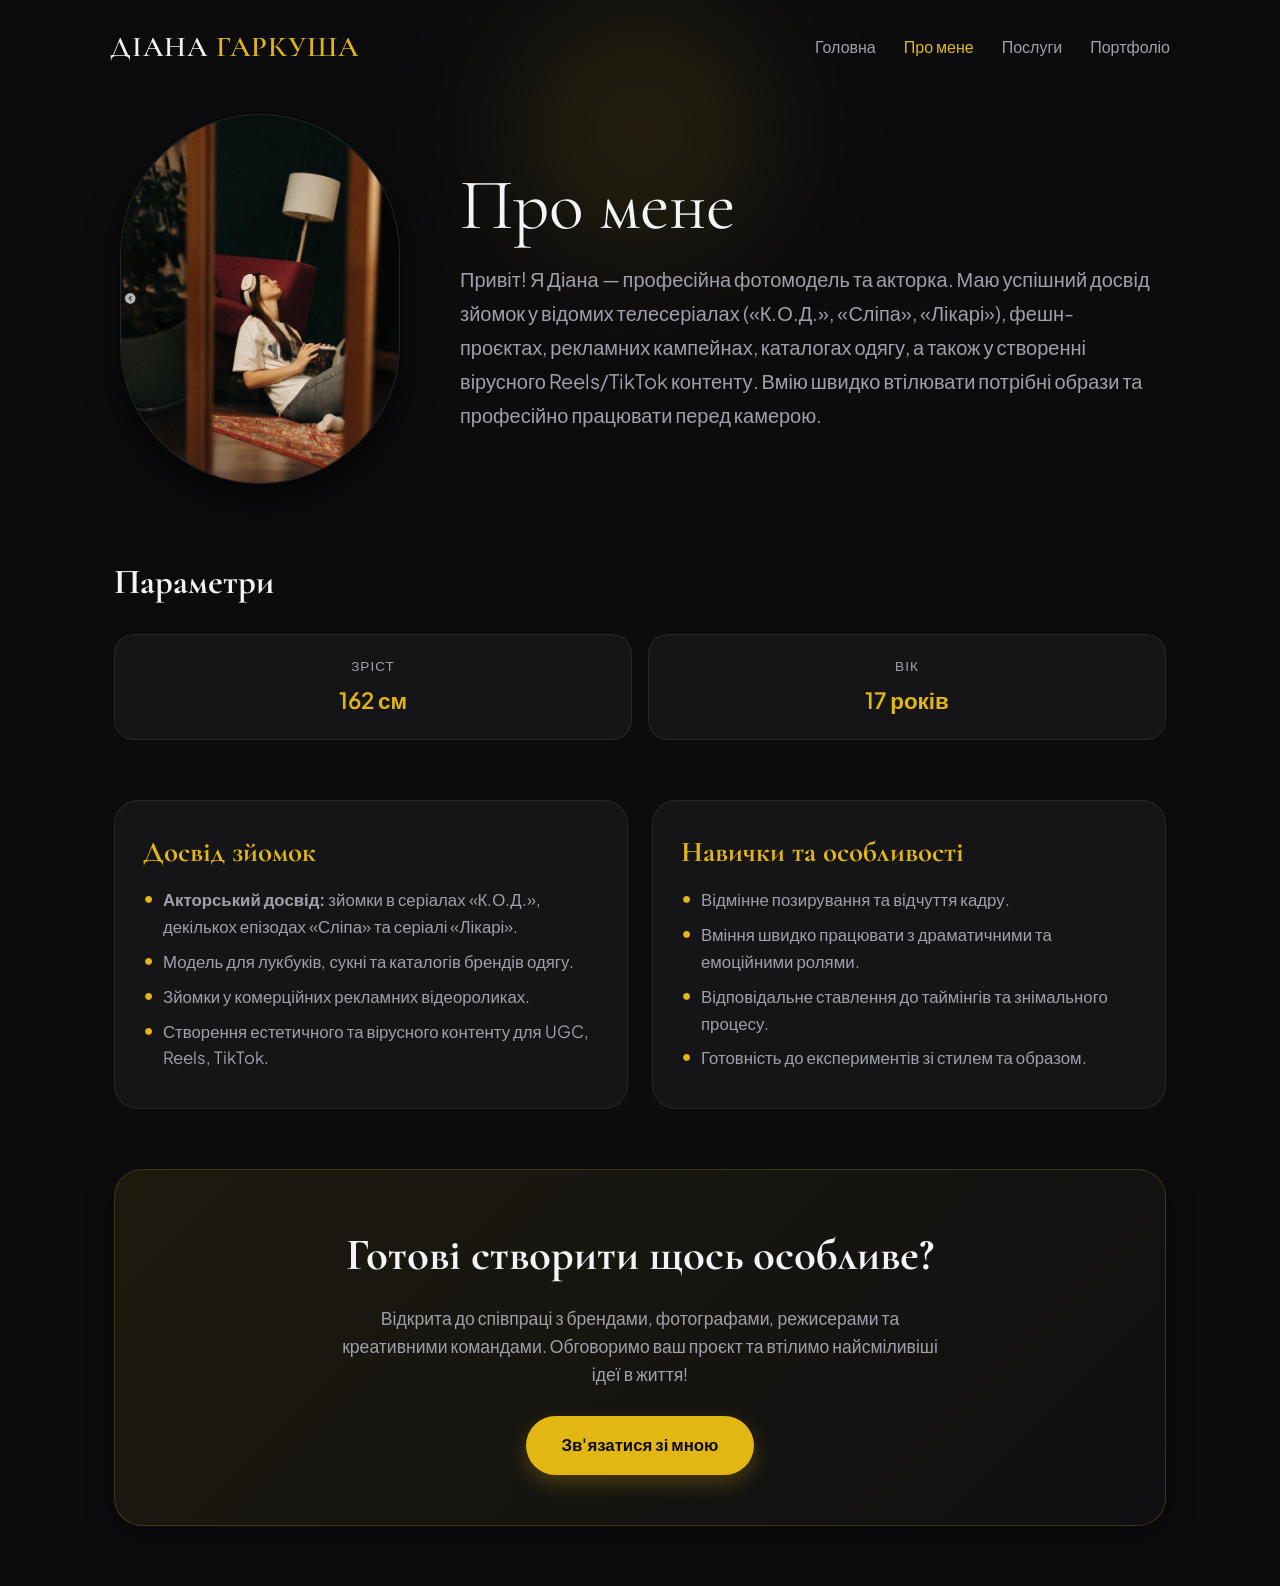
==== commit 2f3759f7: "Add files via upload" ====
--- a/about.html
+++ b/about.html
@@ -464,7 +464,7 @@
             <div class="about-intro">
                 <h1 class="page-title">Про мене</h1>
                 <p class="about-text">
-                    Привіт! Я Діана — професійна фотомодель та акторка. Маю успішний досвід зйомок у відомих телесеріалах («Код», «Сліпа», «Лікарі»), фешн-проєктах, рекламних кампейнах, каталогах одягу, а також у створенні вірусного Reels/TikTok контенту. Вмію швидко втілювати потрібні образи та професійно працювати перед камерою.
+                    Привіт! Я Діана — професійна фотомодель та акторка. Маю успішний досвід зйомок у відомих телесеріалах («К.О.Д.», «Сліпа», «Лікарі»), фешн-проєктах, рекламних кампейнах, каталогах одягу, а також у створенні вірусного Reels/TikTok контенту. Вмію швидко втілювати потрібні образи та професійно працювати перед камерою.
                 </p>
             </div>
         </section>
@@ -489,7 +489,7 @@
             <div class="info-card">
                 <h3>Досвід зйомок</h3>
                 <ul>
-                    <li><strong>Акторський досвід:</strong> зйомки в серіалах «Код», декількох епізодах «Сліпа» та серіалі «Лікарі».</li>
+                    <li><strong>Акторський досвід:</strong> зйомки в серіалах «К.О.Д.», декількох епізодах «Сліпа» та серіалі «Лікарі».</li>
                     <li>Модель для лукбуків, сукні та каталогів брендів одягу.</li>
                     <li>Зйомки у комерційних рекламних відеороликах.</li>
                     <li>Створення естетичного та вірусного контенту для UGC, Reels, TikTok.</li>
@@ -513,7 +513,7 @@
             <p class="cta-description">
                 Відкрита до співпраці з брендами, фотографами, режисерами та креативними командами. Обговоримо ваш проєкт та втілимо найсміливіші ідеї в життя!
             </p>
-            <a href="https://t.me/agussha_sha" class="cta-button">Зв'язатися зі мною</a>
+            <a href="https://www.instagram.com/garkusha344/" class="cta-button" target="_blank">Зв'язатися зі мною</a>
         </section>
 
     </div>
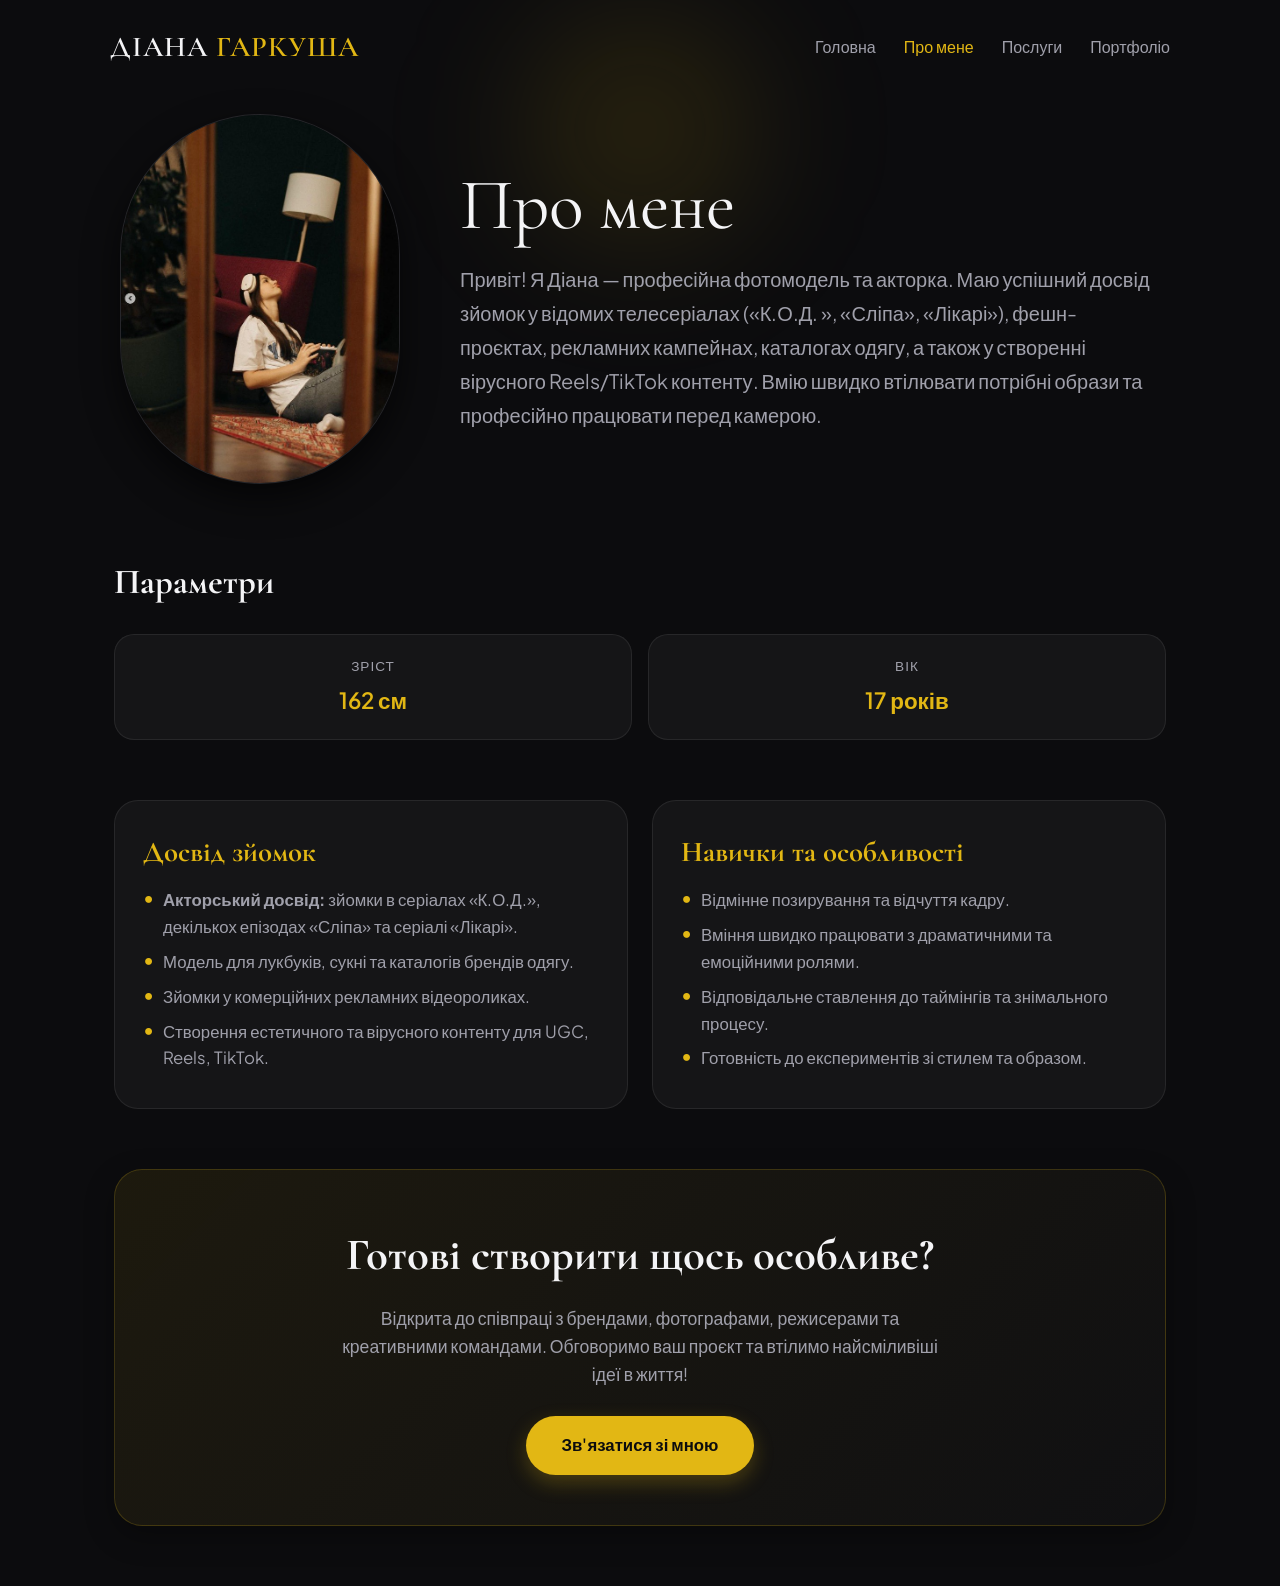
==== commit 732b85c7: "Add files via upload" ====
--- a/about.html
+++ b/about.html
@@ -458,13 +458,13 @@
         <!-- ВЕРХНІЙ БЛОК -->
         <section class="about-hero">
             <div class="avatar-frame" id="avatarFrame">
-                <img id="avatarImg" src="Diana 1.jpg" alt="Діана Гаркуша" class="avatar-img" onerror="showPlaceholder()">
+                <img id="avatarImg" src="Diana-1.jpg" alt="Діана Гаркуша" class="avatar-img" onerror="showPlaceholder()">
             </div>
 
             <div class="about-intro">
                 <h1 class="page-title">Про мене</h1>
                 <p class="about-text">
-                    Привіт! Я Діана — професійна фотомодель та акторка. Маю успішний досвід зйомок у відомих телесеріалах («К.О.Д.», «Сліпа», «Лікарі»), фешн-проєктах, рекламних кампейнах, каталогах одягу, а також у створенні вірусного Reels/TikTok контенту. Вмію швидко втілювати потрібні образи та професійно працювати перед камерою.
+                    Привіт! Я Діана — професійна фотомодель та акторка. Маю успішний досвід зйомок у відомих телесеріалах («К.О.Д. », «Сліпа», «Лікарі»), фешн-проєктах, рекламних кампейнах, каталогах одягу, а також у створенні вірусного Reels/TikTok контенту. Вмію швидко втілювати потрібні образи та професійно працювати перед камерою.
                 </p>
             </div>
         </section>
